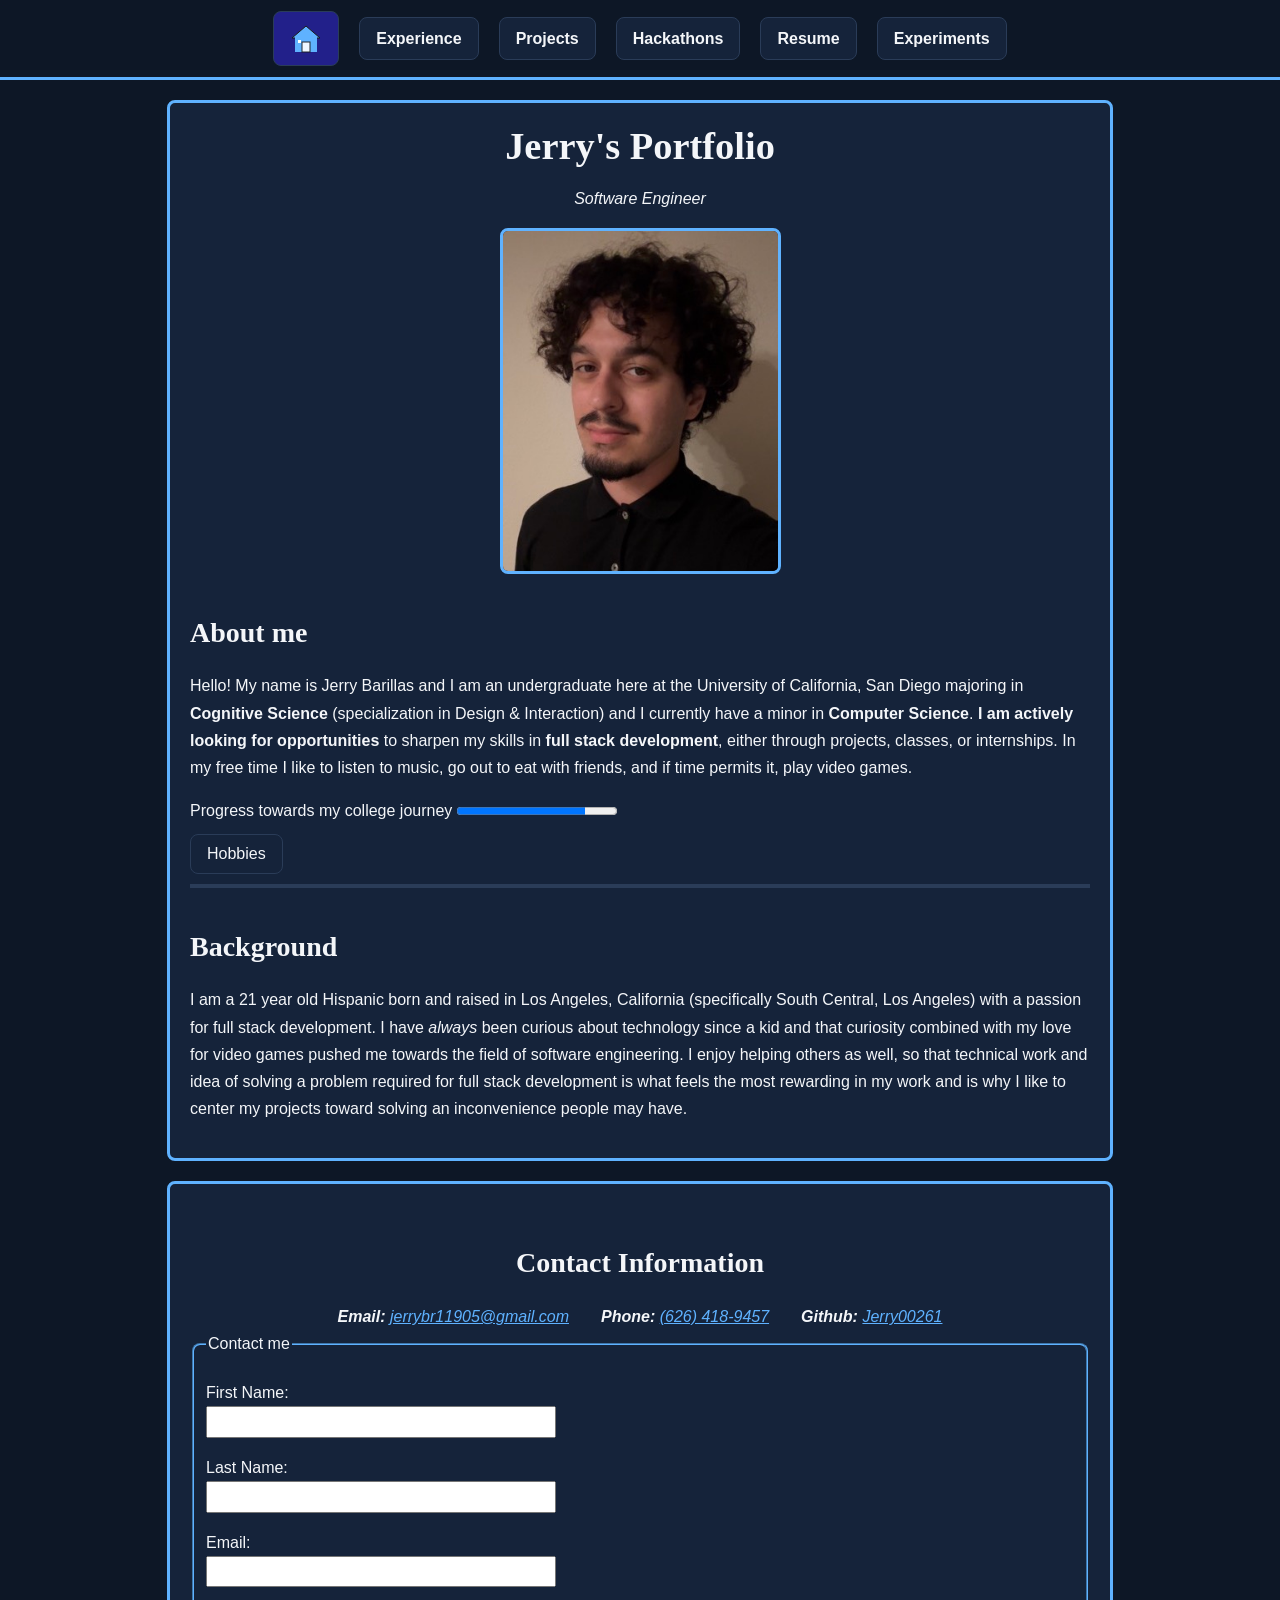
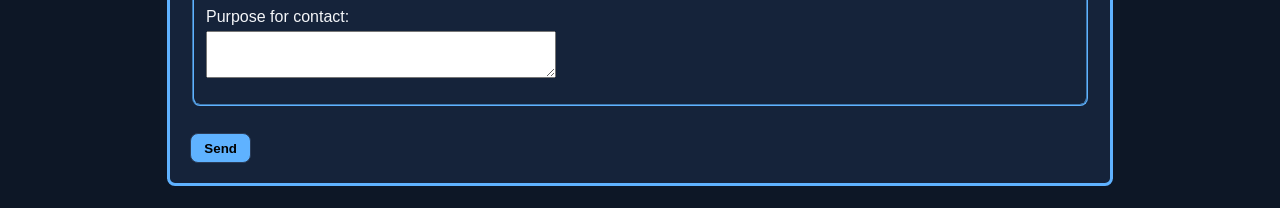
==== index.html @ 763213d9 "Updated to curr portfolio" ====
<!DOCTYPE html>
<html lang="en">
<head>
    <meta charset="UTF-8"> 
    <meta name="viewport" content="width=device-width, initial-scale=1.0">
    <title>Jerry Barillas Personal Portfolio</title>

    <link rel="stylesheet" href="portfolio.css"> 
    <script src="script.js" defer></script>
</head>

<body>
    <header>
        <nav>
            <ul>
                <li>
                    <a href="index.html" aria-current="page">
                        <svg viewBox="0 0 32 32" width="32" height="32" fill="#1A1A1A" role="img"
                                aria-labelledby="homeTitle">
                                <title id="homeTitle">Home</title>
                                <polygon points="16, 3 2, 15 30, 15" stroke="#1A1A1A" stroke-width="1"/>
                                <rect x="5" y="14" width="22" height="15"/>
                                <rect x="12" y="19" width="8" height="10" fill="white" stroke="#1A1A1A" opacity="0.9"/>
                                <rect x="8" y="17" width="3" height="3" fill="white"/>
                        </svg>
                    </a>
                </li>
                <li>
                    <a href="Experience.html">Experience</a>
                </li>
                <li>
                    <a href="Projects.html">Projects</a>
                </li>
                <li>
                    <a href="Hackathons.html">Hackathons</a>
                </li>
                <li>
                    <a href="Current-Resume.html">Resume</a>
                </li>
                <li>
                    <a href="experiments.html">Experiments</a>
                </li>
            </ul>
        </nav>        
    </header>
    <main>
        <h1>Jerry's Portfolio</h1>
        <hello-world></hello-world>
        <noscript>
            <p>JavaScript disabled, hello-world element can't log its message</p>
        </noscript>
        <career-title>
            <p class="career-title">Software Engineer</p>
        </career-title>
       <img src="sources/headshot.jpeg" alt="Headshot of Jerry Barillas, a man with curly dark hair and a goatee">

        <section>
            <h2>About me</h2>
            <p>Hello! My name is Jerry Barillas and I am an undergraduate here at the University
                of California, San Diego majoring in <b>Cognitive Science</b> (specialization in Design & Interaction)
                and I currently have a minor in <b>Computer Science</b>. <strong>I am actively looking for opportunities</strong> to sharpen
                my skills in <b>full stack development</b>, either through projects, classes, or internships. In my free time 
                I like to listen to music, go out to eat with friends, and if time permits it, play video games.
            </p>

            <p>
                <label for="degree">Progress towards my college journey</label>
                <progress id="degree" value="4" max="5">4 of 5 years</progress>
            </p>
           
            <p><a href="Hobbies.html">Hobbies</a></p>
        </section>
        
        <section>
            <h2>Background</h2>
            <p>I am a 21 year old Hispanic born and raised in Los Angeles, California (specifically South Central, Los Angeles) with a passion for full stack
                development. I have <em>always</em> been curious about technology since a kid and that curiosity combined with my love for video games pushed me towards
                the field of software engineering. I enjoy helping others as well, so that technical work and idea of solving a problem required for 
                full stack development is what feels the most rewarding in my work and is why I like to center my projects toward solving an inconvenience people
                may have.
            </p>
        </section>
    </main>

    <footer>
        <h2>Contact Information</h2>
        <address>
            <p>
                <b>Email:</b> <a href="mailto:jerrybr11905@gmail.com">jerrybr11905@gmail.com</a>
            </p>
            <p>
                <b>Phone:</b> <a href="tel:+16264189457">(626) 418-9457</a>
            </p>
            <p>
                <b>Github:</b> <a href="https://github.com/Jerry00261">Jerry00261</a>
            </p>
        </address>
        

        <form action="#" method="post">

            <fieldset>
                <legend>Contact me</legend>
                <p>
                    <label for="firstName">First Name: 
                        <input type="text" name="firstName" id="firstName">
                    </label>
                </p>

                <p>
                    <label for="lastName">Last Name:
                        <input type="text" name="lastName" id="lastName">
                    </label>
                </p>
                <p>
                    <label for="email">Email: 
                        <input type="email" name="email" id="email">
                    </label>
                </p>

                <p>
                    <label for="message">Purpose for contact:
                        <textarea id="message" name="message"></textarea>
                    </label>
                </p>
            </fieldset>

            <button type="submit">Send</button>

        </form>
    </footer>
</body>
</html>
---- portfolio.css ----
:root {
    --background: #0d1726;
    --border-image: #15233a;
    --border: #2a3c58;
    --text: #f4f6f9;
    --main: #5fb2ff;
    --h-color: #ffc857;
    --font: Arial, Helvetica, sans-serif;
    --heading-font: Georgia, serif;
    --width: 900px;
    --space: 1.25rem;
    --margin-none: 0em;
    --button-color: #22208a;
    --border-radius: 8px;
}

body {
    margin: var(--margin-none); 
    font-family: var(--font);
    font-size: 1rem;
    line-height: 1.7;
    color: var(--text);
    background-color: var(--background);
}

h1, h2, h3 {
    font-family: var(--heading-font);
    line-height: 1.2;
}

h1 {
    font-size: 2.4rem;
    text-align: center;
    margin: var(--margin-none);
}   

h2 {
    font-size: 1.75rem;
    margin-top: 1.5em;
}

h3 {
    font-size: 1.25rem;
}

img, video, iframe {
    max-width: 100%;
    border-radius: var(--border-radius);
    /* Maybe come back later and fix */
}

img, video {
    height: auto;
}

a {
    color: var(--main);
}

nav ul {
    display: flex;
    flex-wrap: wrap;
    align-items: center;
    justify-content: center;
    gap: var(--space);
    margin: var(--margin-none); 
    padding: 0.7em;
    list-style: none;
    border-bottom: 3px solid var(--main);
}

nav a {
    color: var(--text);
    font-weight: bold;
    text-decoration: none;
    display: flex;
    font-size: 1rem;
    line-height: 1.25;
    align-items: center;
    justify-content: center;

    /* Button */
    background-color: var(--border-image);
    border-radius: var(--border-radius);
    padding: 0.65em 1em;
    border: 1px solid var(--border);
}

nav svg {
    fill: var(--main);
}

/* Attribute selector highlights the nav link for the page currently being viewed */
nav a[aria-current="page"] {
    /*outline: 3px solid var(--h-color);*/
    background-color: var(--button-color);
}
nav a:hover {
    background-color: var(--button-color);
    border-color: var(--main);
}

nav a:focus {
    outline: none;
    box-shadow: 0 0 0 3px var(--h-color);
}

a:hover {
    /*outline: 3px solid var(--h-color);*/
    background-color: var(--button-color);
}

button:focus, input:focus, textarea:focus {
    outline: 3px solid var(--h-color);
}

main, footer {
    max-width: var(--width);
    margin: var(--space) auto;
    padding: var(--space);
    background-color: var(--border-image);
    border-radius: var(--border-radius);
    border-style: solid;
    border-color: var(--main);
}

/* Adjacent sibling combinator adds a divider line between sections */
section + section {
    border-top: 4px solid var(--border);
}

main > career-title .career-title {
    text-align: center;
    font-style: italic;
}

/* Child combinator centers and borders only images placed directly inside main */
main > img {
    display: block;
    width: 275px;
    margin: 0em auto;
    border: 3px solid var(--main);
    border-radius: var(--border-radius);
}

/* Child combinators styles links inside paragraphs of mains sections as buttns */
main > section > p > a {
    background-color: var(--border-image);
    border: 1px solid var(--border);
    border-radius: var(--border-radius);
    padding: 0.65em 1em;
    text-decoration: none;
    color: var(--text);
}

main > section > p > a:hover {
    background-color: var(--button-color);
    border-color: var(--main);
}

main > section > p > a:focus {
    outline: none;
    box-shadow: 0 0 0 3px var(--h-color);
}

dialog {
    text-align: center;
    color: var(--text);
    background-color: var(--border-image);
    border: 2px solid var(--main);
    border-radius: var(--border-radius);
    box-sizing: border-box;
    width: 900px;
    height: 650px;
    font-size: 1.25rem;
    overflow: auto;
}

dialog > header > button {
    display: block;
    margin: var(--margin-none);
}

dialog ul {
    display: inline-block;
    text-align: left;
    padding-left: 1.5rem;
}

dialog h2 {
    font-size: 2rem;
}

dialog h3 {
    font-size: 1.5rem;
}

button {
    font-weight: bold;
    justify-content: center;
    align-items: center;
    margin-top: 2em;
    padding: 0.5em 1em;
    background-color: var(--main);
    border: 1px solid var(--border);
    border-radius: var(--border-radius);
}

button:hover {
    background-color: #9bc4ea;
}

input, textarea {
    box-sizing: border-box;
    display: block;
    width: 100%;
    max-width: 350px;
    padding: 0.3em;
    font-size: 1rem;
}

fieldset {
    border-color: var(--main);
    border-radius: var(--border-radius);
}

body > footer > h2 {
    text-align: center;
}

address {
    display: flex;
    flex-wrap: wrap;
    gap: 2rem;
    align-items: center;
    justify-content: center;
}

address p {
    margin: var(--margin-none);
}


@media (max-width: 600px) {
    h1 {
        font-size: 1.75rem;
    }

    main, footer {
        margin: 0.5rem;
        padding: 1rem;
    }

    address {
        flex-direction: column;
    }
}
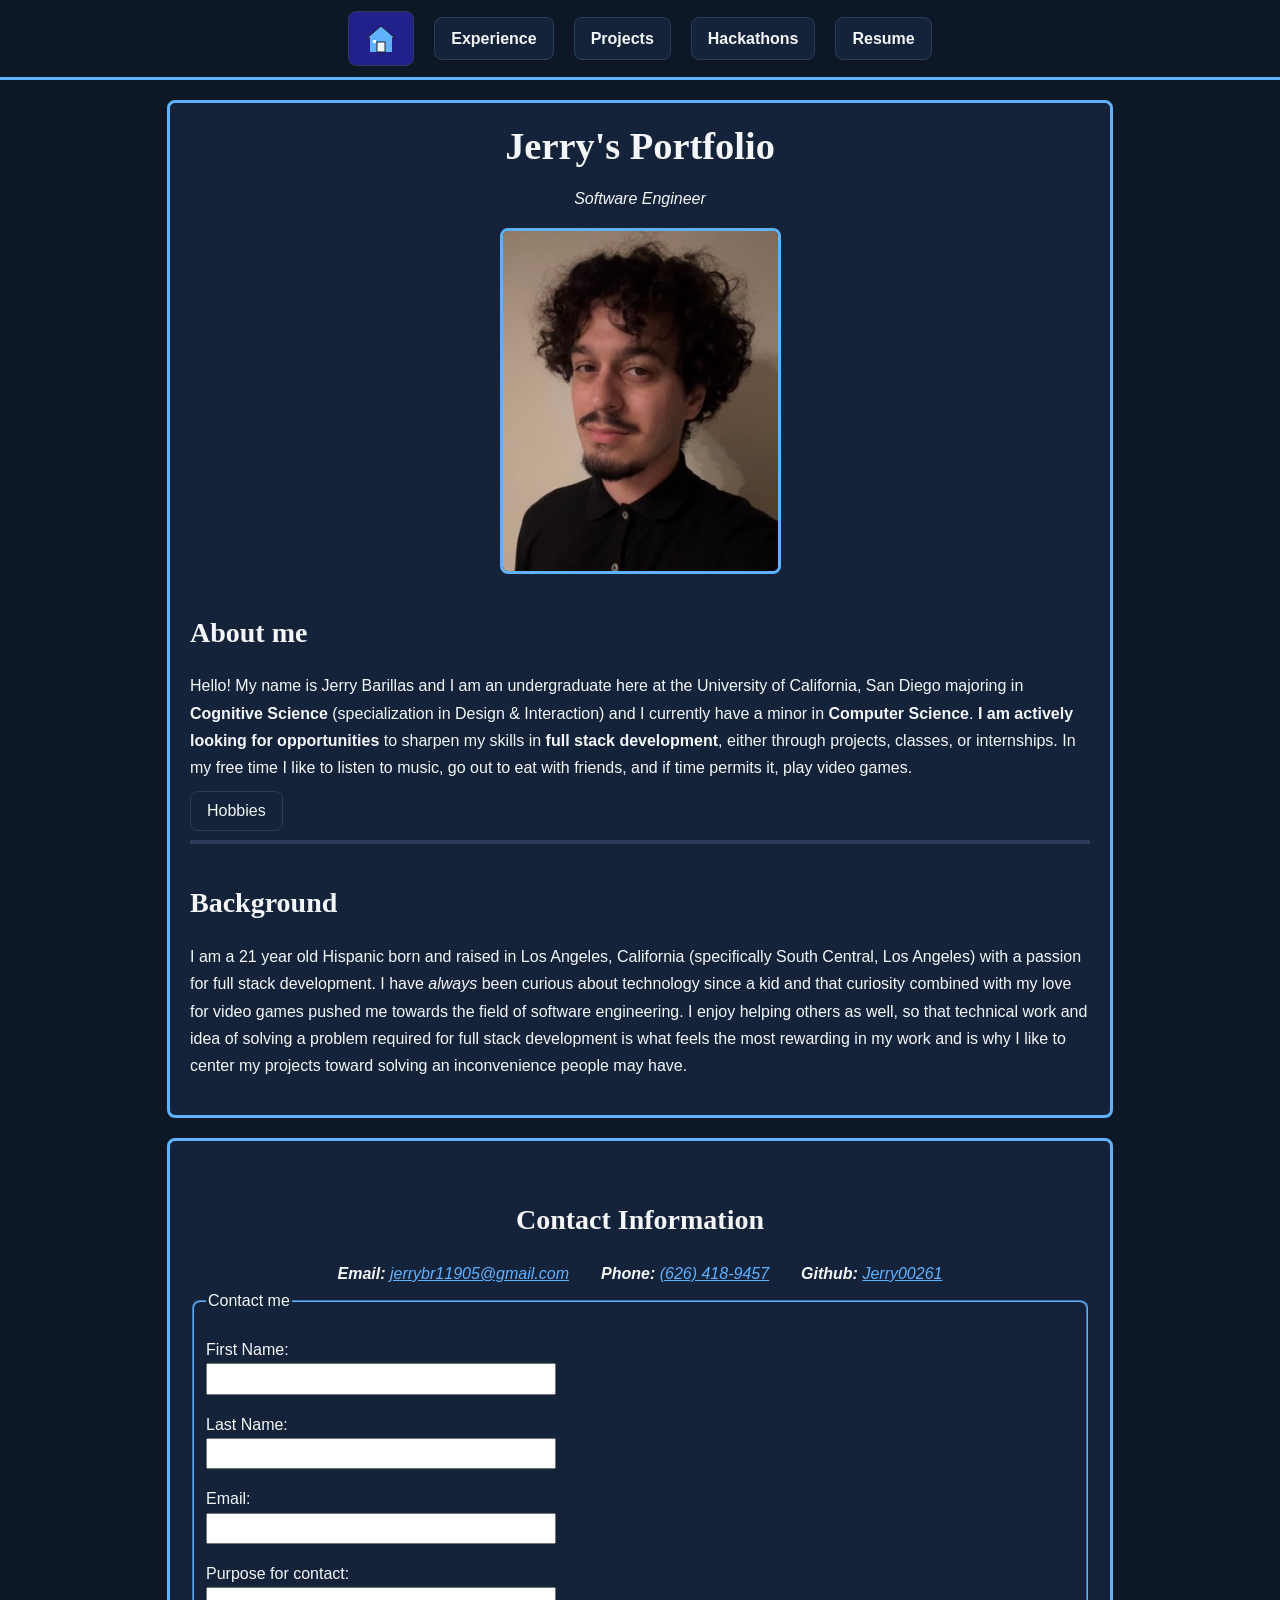
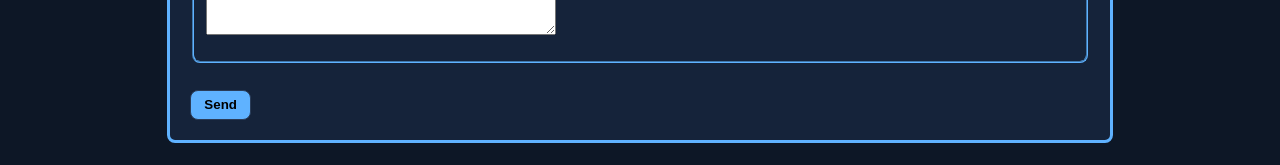
==== commit cf320a96: "Removed some stuff" ====
--- a/index.html
+++ b/index.html
@@ -6,7 +6,6 @@
     <title>Jerry Barillas Personal Portfolio</title>
 
     <link rel="stylesheet" href="portfolio.css"> 
-    <script src="script.js" defer></script>
 </head>
 
 <body>
@@ -37,18 +36,11 @@
                 <li>
                     <a href="Current-Resume.html">Resume</a>
                 </li>
-                <li>
-                    <a href="experiments.html">Experiments</a>
-                </li>
             </ul>
         </nav>        
     </header>
     <main>
         <h1>Jerry's Portfolio</h1>
-        <hello-world></hello-world>
-        <noscript>
-            <p>JavaScript disabled, hello-world element can't log its message</p>
-        </noscript>
         <career-title>
             <p class="career-title">Software Engineer</p>
         </career-title>
@@ -63,11 +55,6 @@
                 I like to listen to music, go out to eat with friends, and if time permits it, play video games.
             </p>
 
-            <p>
-                <label for="degree">Progress towards my college journey</label>
-                <progress id="degree" value="4" max="5">4 of 5 years</progress>
-            </p>
-           
             <p><a href="Hobbies.html">Hobbies</a></p>
         </section>
         
@@ -95,7 +82,6 @@
                 <b>Github:</b> <a href="https://github.com/Jerry00261">Jerry00261</a>
             </p>
         </address>
-        
 
         <form action="#" method="post">
 
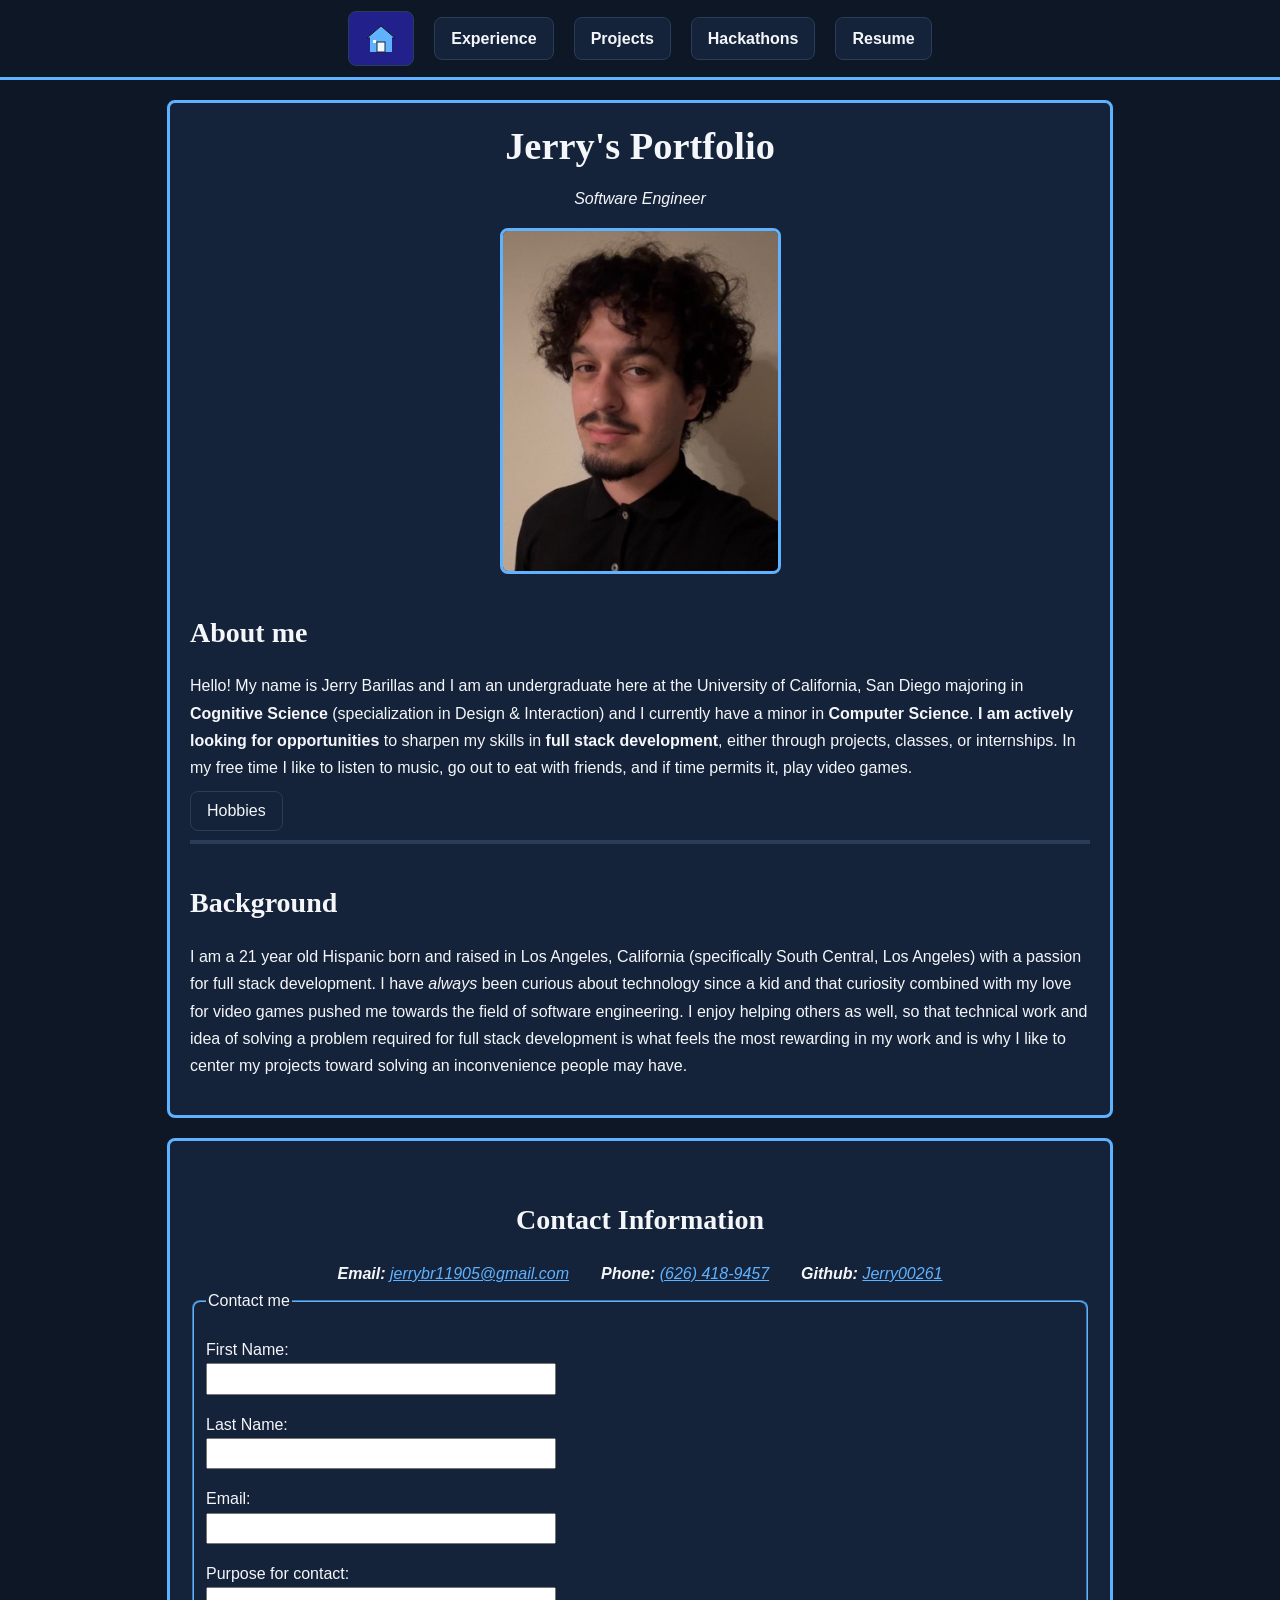
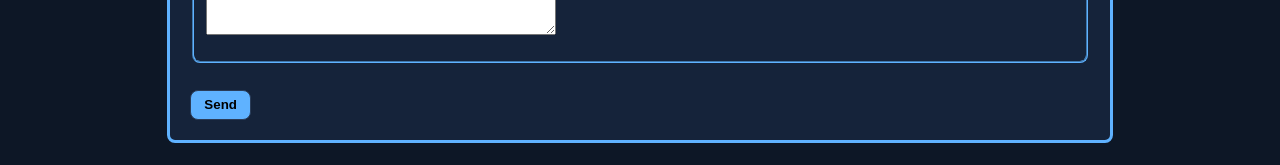
==== commit 90b3ac1d: "tad bit of updating" ====
--- a/index.html
+++ b/index.html
@@ -44,7 +44,7 @@
         <career-title>
             <p class="career-title">Software Engineer</p>
         </career-title>
-       <img src="sources/headshot.jpeg" alt="Headshot of Jerry Barillas, a man with curly dark hair and a goatee">
+       <img src="sources/headshot.png" alt="Headshot of Jerry Barillas, a man with curly dark hair and a goatee" width="330" height="407">
 
         <section>
             <h2>About me</h2>
--- a/portfolio.css
+++ b/portfolio.css
@@ -43,13 +43,19 @@
     font-size: 1.25rem;
 }
 
-img, video, iframe {
+img, iframe {
     max-width: 100%;
     border-radius: var(--border-radius);
     /* Maybe come back later and fix */
 }
 
-img, video {
+iframe {
+    display: block;
+    margin: auto;
+    margin-top: 1em;
+}
+
+img {
     height: auto;
 }
 
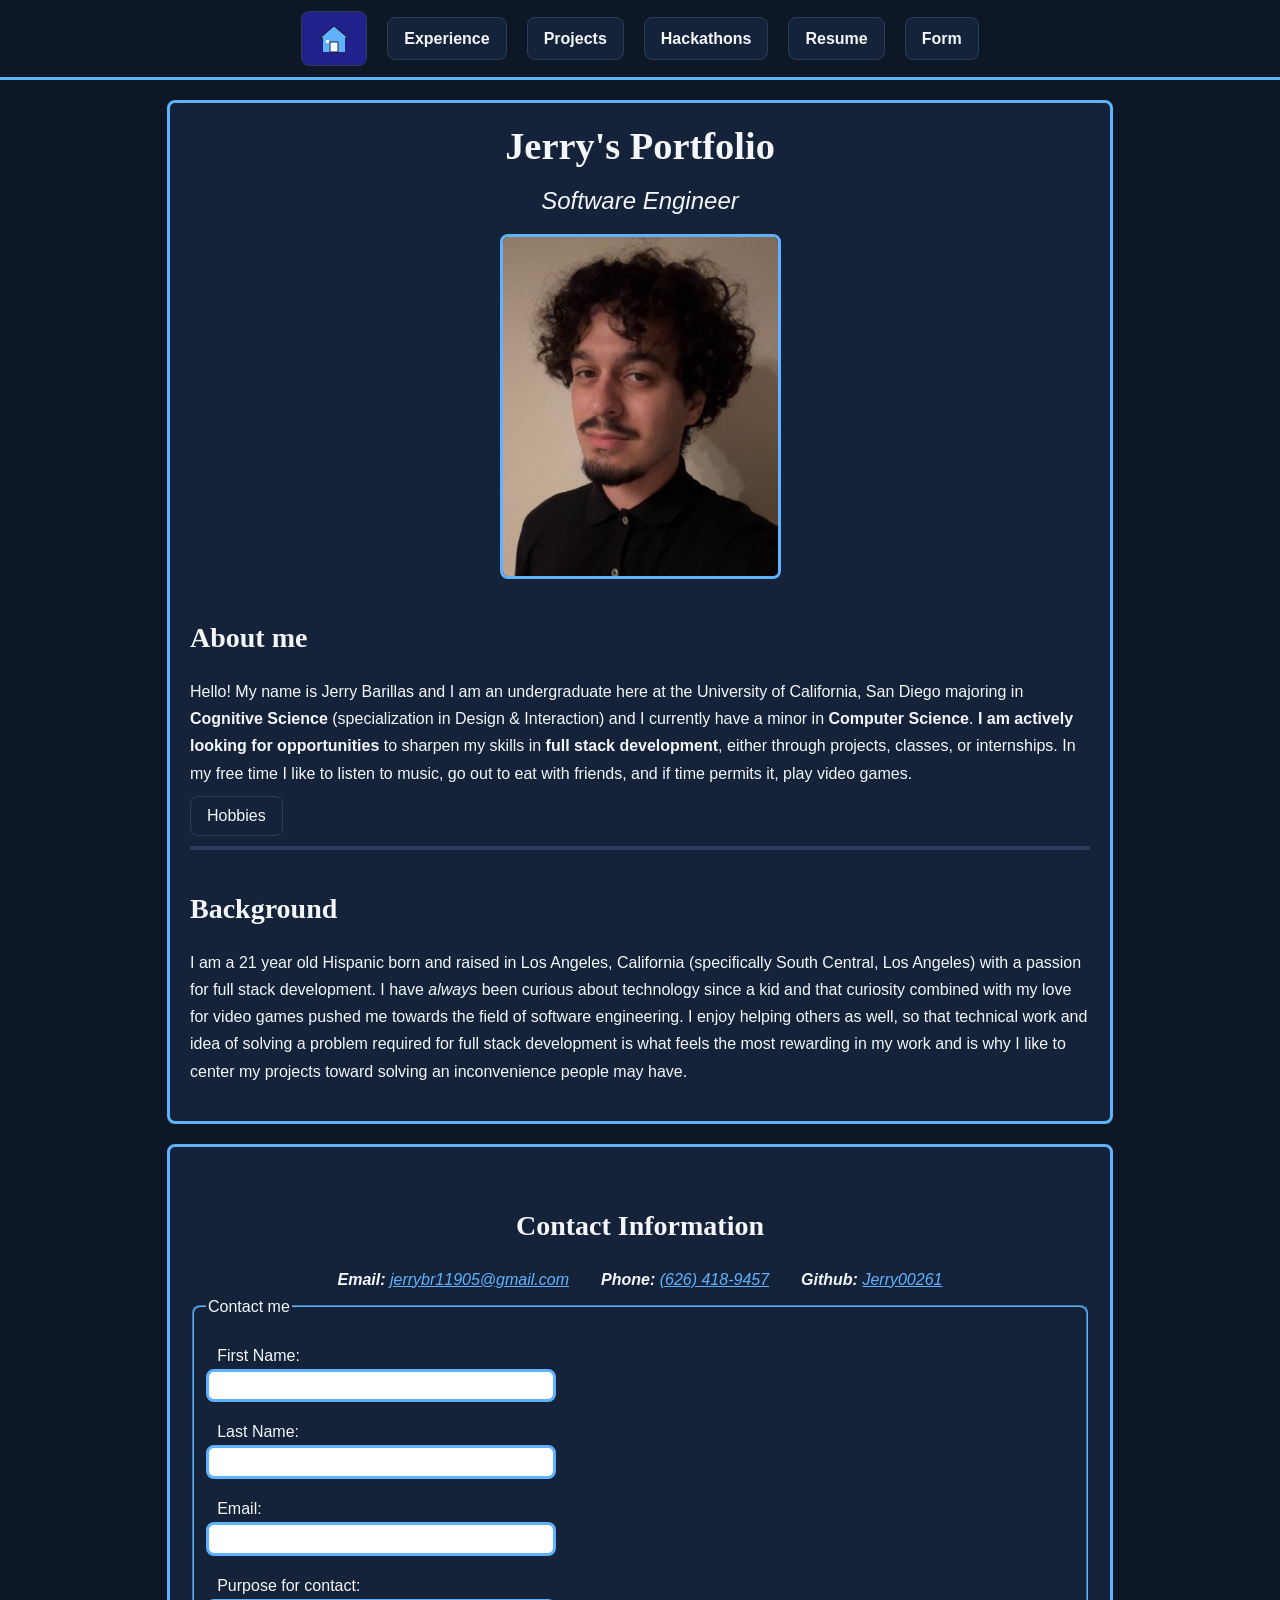
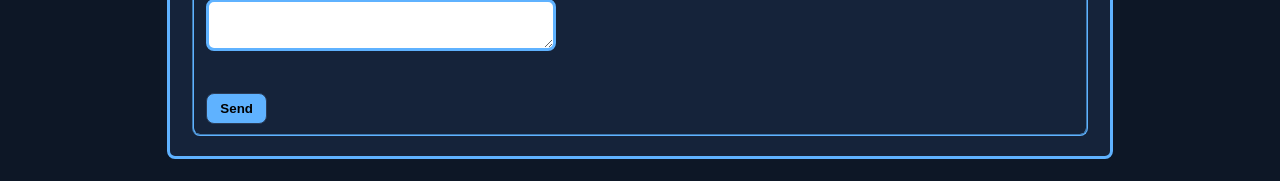
==== commit a9f99dc5: "Part 1 and 2 done!" ====
--- a/index.html
+++ b/index.html
@@ -35,6 +35,9 @@
                 </li>
                 <li>
                     <a href="Current-Resume.html">Resume</a>
+                </li>
+                <li>
+                    <a href="form-no-js.html">Form</a>
                 </li>
             </ul>
         </nav>        
@@ -88,30 +91,26 @@
             <fieldset>
                 <legend>Contact me</legend>
                 <p>
-                    <label for="firstName">First Name: 
-                        <input type="text" name="firstName" id="firstName">
-                    </label>
+                    <label for="firstName">First Name:</label>
+                    <input type="text" name="firstName" id="firstName">
                 </p>
 
                 <p>
-                    <label for="lastName">Last Name:
-                        <input type="text" name="lastName" id="lastName">
-                    </label>
+                    <label for="lastName">Last Name:</label>
+                    <input type="text" name="lastName" id="lastName">
                 </p>
                 <p>
-                    <label for="email">Email: 
-                        <input type="email" name="email" id="email">
-                    </label>
+                    <label for="email">Email:</label>
+                    <input type="email" name="email" id="email">
                 </p>
 
                 <p>
-                    <label for="message">Purpose for contact:
-                        <textarea id="message" name="message"></textarea>
-                    </label>
+                    <label for="message">Purpose for contact:</label>
+                    <textarea id="message" name="message"></textarea>
                 </p>
+                
+                <button type="submit">Send</button>
             </fieldset>
-
-            <button type="submit">Send</button>
 
         </form>
     </footer>
--- a/portfolio.css
+++ b/portfolio.css
@@ -116,9 +116,9 @@
     background-color: var(--button-color);
 }
 
-button:focus, input:focus, textarea:focus {
+button:focus {
     outline: 3px solid var(--h-color);
-}
+} 
 
 main, footer {
     max-width: var(--width);
@@ -126,8 +126,7 @@
     padding: var(--space);
     background-color: var(--border-image);
     border-radius: var(--border-radius);
-    border-style: solid;
-    border-color: var(--main);
+    border: 3px solid var(--main);
 }
 
 /* Adjacent sibling combinator adds a divider line between sections */
@@ -135,9 +134,11 @@
     border-top: 4px solid var(--border);
 }
 
-main > career-title .career-title {
+.career-title {
     text-align: center;
     font-style: italic;
+    font-size: x-large;
+    margin: 0.5em var(--margin-none) 0.5em;
 }
 
 /* Child combinator centers and borders only images placed directly inside main */
@@ -203,8 +204,6 @@
 
 button {
     font-weight: bold;
-    justify-content: center;
-    align-items: center;
     margin-top: 2em;
     padding: 0.5em 1em;
     background-color: var(--main);
@@ -218,11 +217,13 @@
 
 input, textarea {
     box-sizing: border-box;
-    display: block;
+    display: block; 
     width: 100%;
     max-width: 350px;
-    padding: 0.3em;
+    padding: 0.3em; 
     font-size: 1rem;
+    border: 3px solid var(--main);
+    border-radius: var(--border-radius);
 }
 
 fieldset {
@@ -246,6 +247,37 @@
     margin: var(--margin-none);
 }
 
+/* ------------- Assignment 4 ----------------- */
+
+input:required, textarea:required{
+    border-color: var(--main);
+    margin-left: 0.7em;
+}
+
+label {
+    margin-left: 0.7em;
+}
+
+input:user-valid, textarea:user-valid {
+    border: 3px solid green;
+}
+
+input:user-invalid, textarea:user-invalid {
+    border: 3px solid red;
+}
+
+input:focus, textarea:focus {
+    border-color: var(--h-color);
+    outline: none;
+}
+
+body > form button {
+    margin-left: 0.7em;
+    margin-top: 0;
+}
+
+/* ---------------------------------------------- */
+
 
 @media (max-width: 600px) {
     h1 {
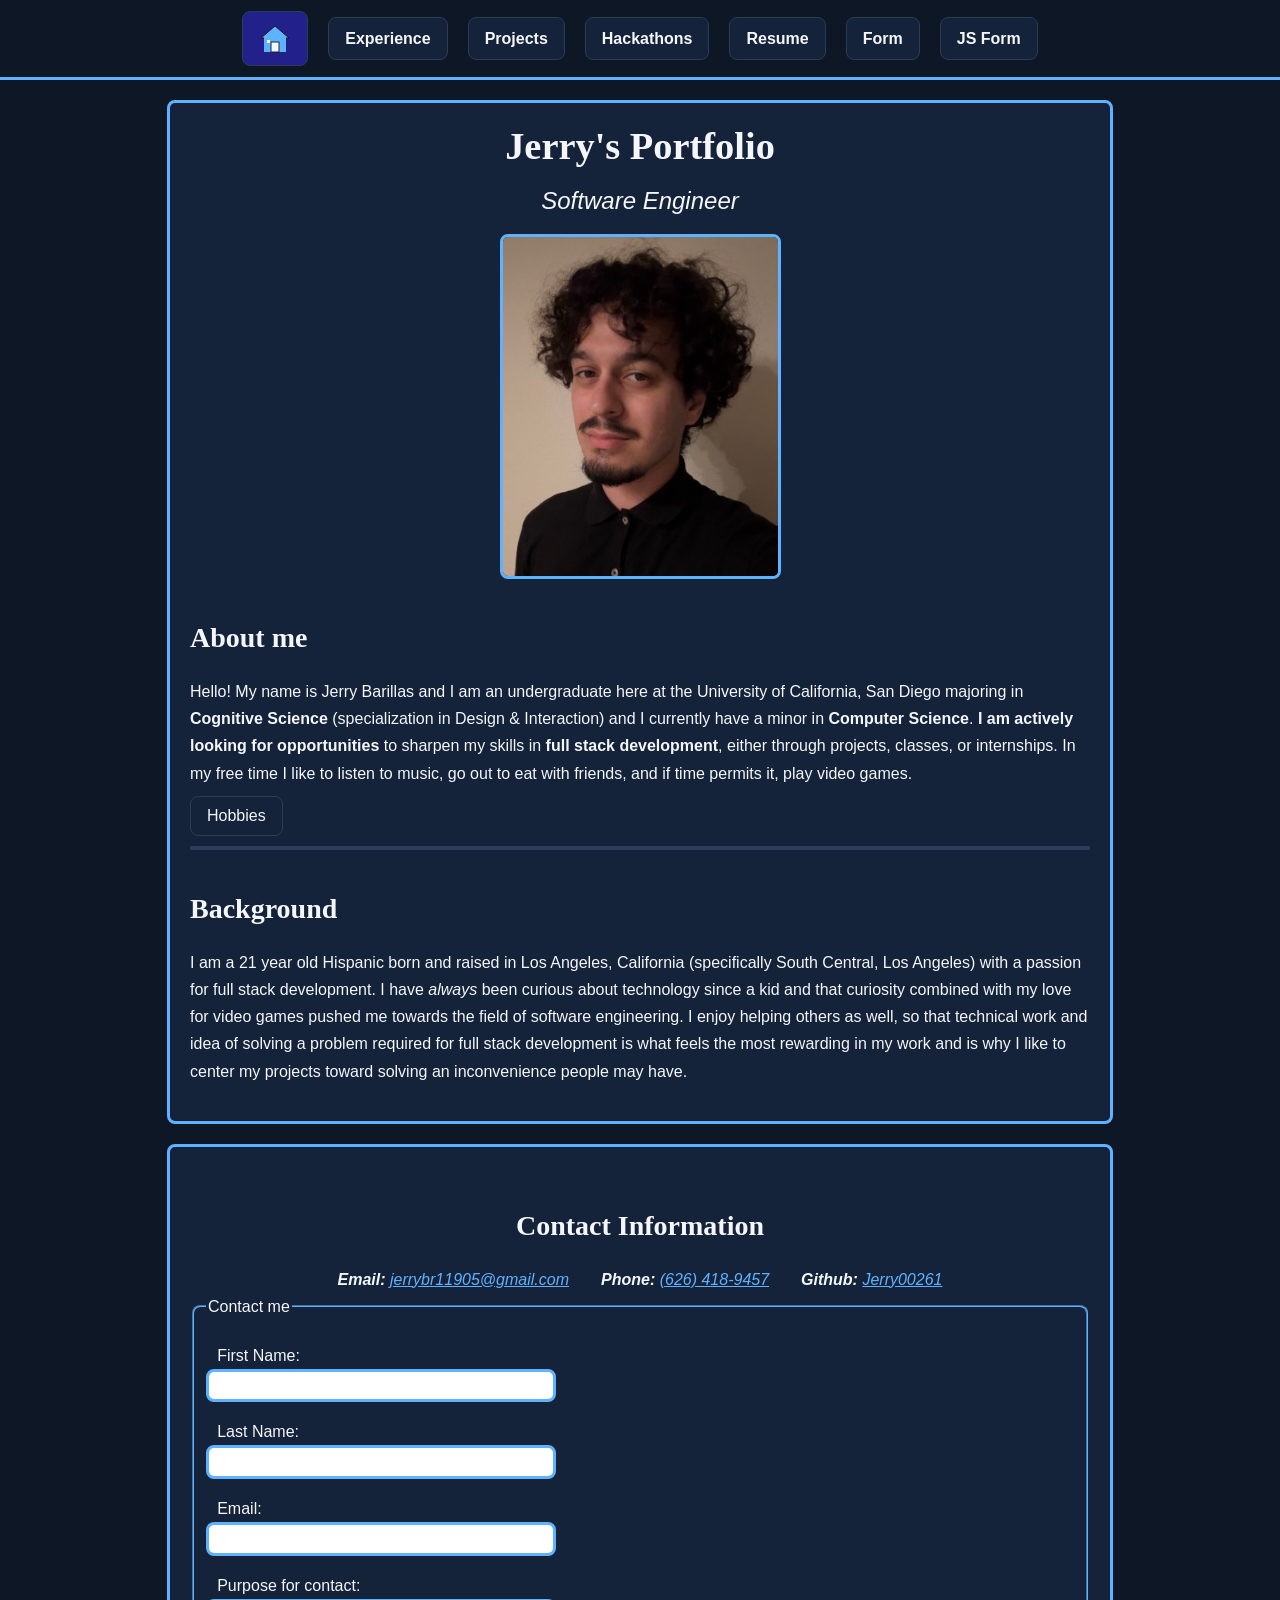
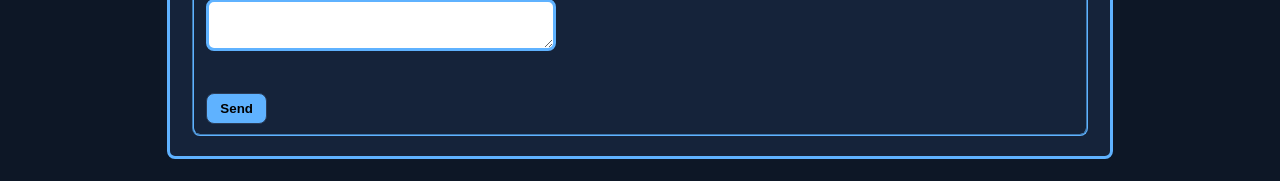
==== commit 4a270ebb: "Part 3 done omg finally" ====
--- a/index.html
+++ b/index.html
@@ -38,6 +38,9 @@
                 </li>
                 <li>
                     <a href="form-no-js.html">Form</a>
+                </li>
+                <li>
+                    <a href="form-with-js.html">JS Form</a>
                 </li>
             </ul>
         </nav>        
--- a/portfolio.css
+++ b/portfolio.css
@@ -276,6 +276,38 @@
     margin-top: 0;
 }
 
+#comments-info {
+    display: block;
+    margin: 0.5em 0 1em 0.7em;
+}
+
+#comments-info[hidden] {
+    display: none;
+}
+
+#comments-info.near-limit {
+    color: var(--h-color);
+    font-weight: bold;
+}
+
+#comments-info.at-limit {
+    color: #ff8080;
+    font-weight: bold;
+}
+
+#error-title {
+    font-size: 1.25rem;
+    margin: 1em 0 0.25em 0.7em;
+}
+
+#error-area ul {
+    margin: 0 0 1em 0.7em;
+}
+
+#error-area li {
+    color: #ff8080;
+}
+
 /* ---------------------------------------------- */
 
 
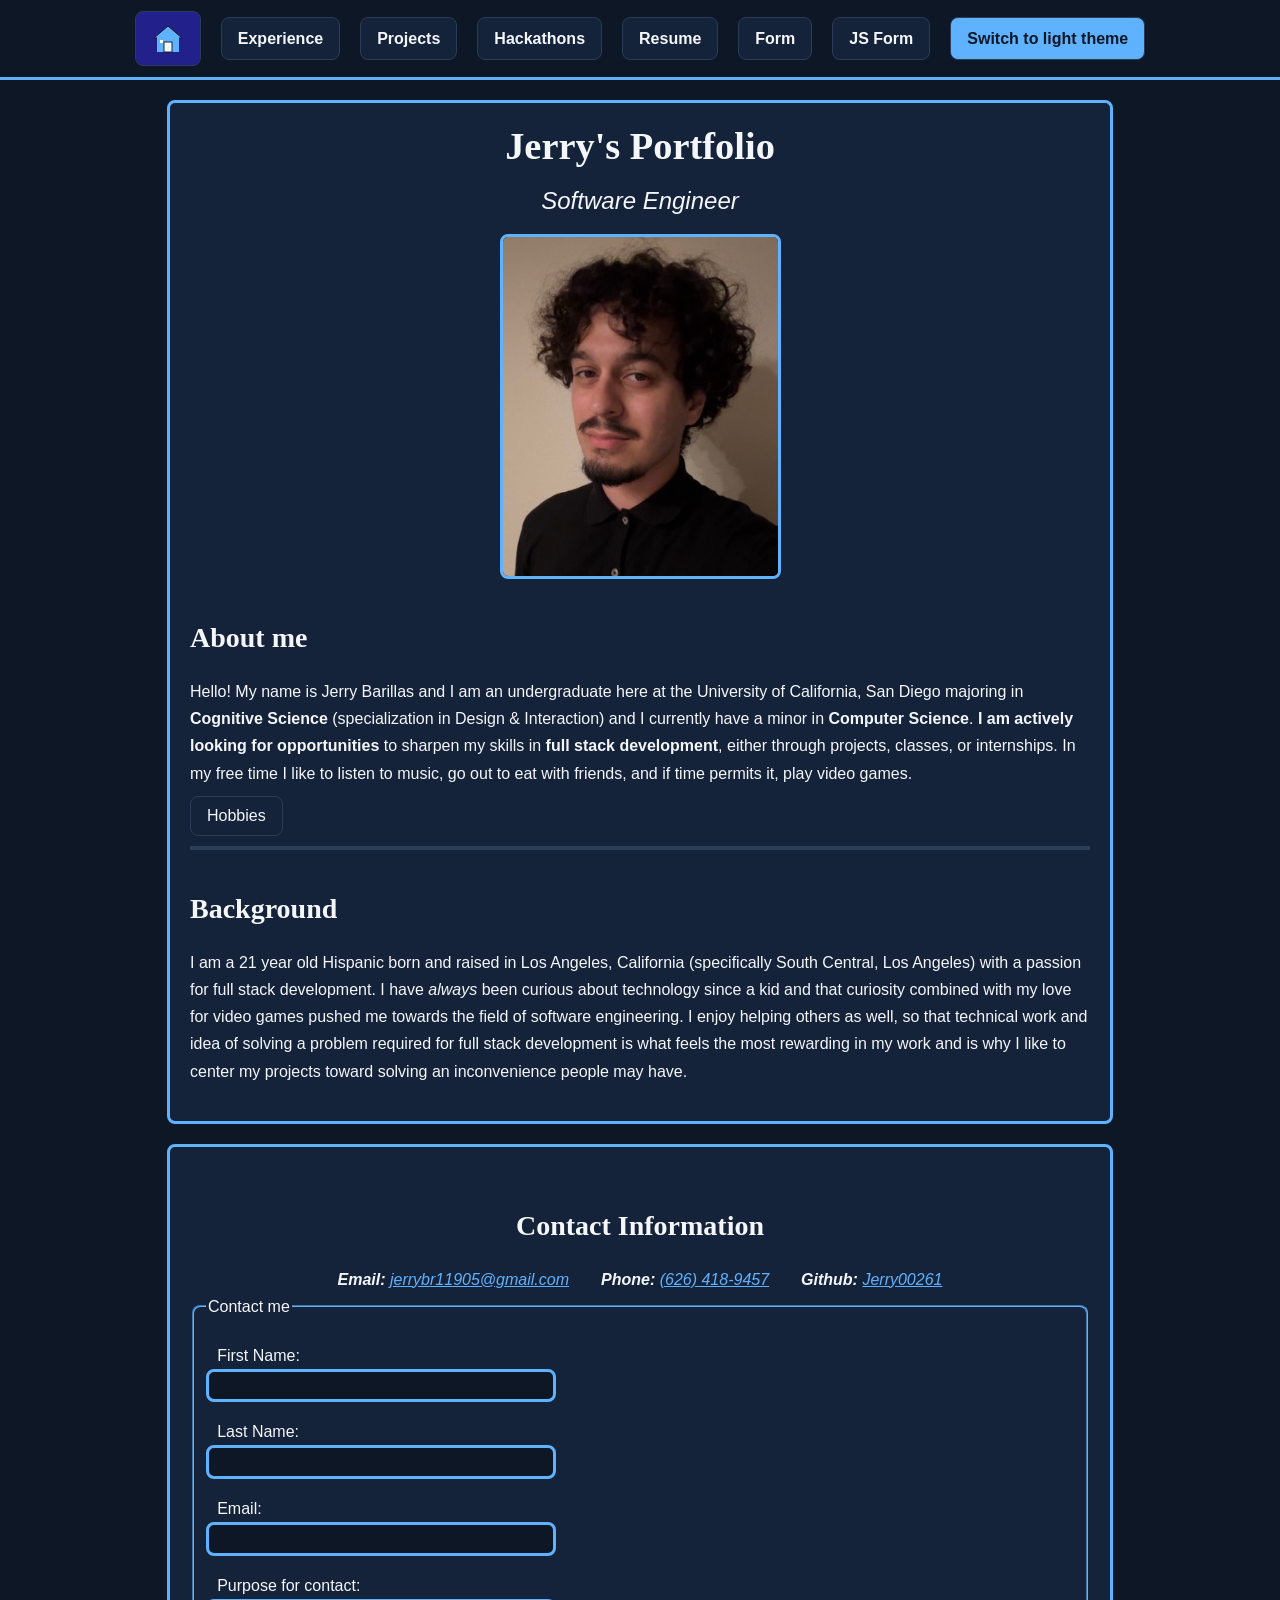
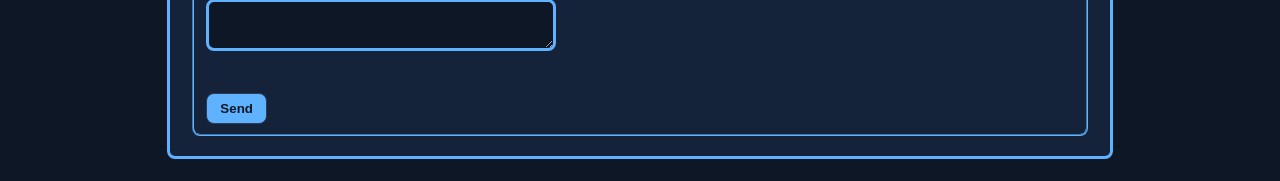
==== commit 16ffc775: "Theme" ====
--- a/index.html
+++ b/index.html
@@ -6,6 +6,7 @@
     <title>Jerry Barillas Personal Portfolio</title>
 
     <link rel="stylesheet" href="portfolio.css"> 
+    <script src="theme.js"></script>
 </head>
 
 <body>
@@ -41,6 +42,9 @@
                 </li>
                 <li>
                     <a href="form-with-js.html">JS Form</a>
+                </li>
+                <li id="theme-control" hidden>
+                    <button type="button" id="theme-toggle">Switch to light theme</button>
                 </li>
             </ul>
         </nav>        
--- a/portfolio.css
+++ b/portfolio.css
@@ -12,6 +12,31 @@
     --margin-none: 0em;
     --button-color: #22208a;
     --border-radius: 8px;
+
+    --button-text: #0d1726;          
+    --button-hover: #9bc4ea;         
+    --input-bg: #0d1726;             
+    --input-text: #f4f6f9;           
+    --valid: #3ecf6e;                
+    --invalid: #ff6b6b;              
+    --error: #ff8080;                
+}
+
+:root[data-theme="light"] {
+    --background: #eef2f7;
+    --border-image: #ffffff;
+    --border: #b8c4d6;
+    --text: #1a1a1a;
+    --main: #0b5cad;
+    --h-color: #b35c00;
+    --button-color: #d6e6ff;
+    --button-text: #ffffff;
+    --button-hover: #084a8c;
+    --input-bg: #ffffff;
+    --input-text: #1a1a1a;
+    --valid: #1e7b34;
+    --invalid: #b00020;
+    --error: #b00020;
 }
 
 body {
@@ -209,10 +234,12 @@
     background-color: var(--main);
     border: 1px solid var(--border);
     border-radius: var(--border-radius);
+
+    color: var(--button-text);
 }
 
 button:hover {
-    background-color: #9bc4ea;
+    background-color: var(--button-hover);
 }
 
 input, textarea {
@@ -224,6 +251,9 @@
     font-size: 1rem;
     border: 3px solid var(--main);
     border-radius: var(--border-radius);
+
+    color: var(--input-text);
+    background-color: var(--input-bg);
 }
 
 fieldset {
@@ -259,11 +289,11 @@
 }
 
 input:user-valid, textarea:user-valid {
-    border: 3px solid green;
+    border: 3px solid var(--valid);
 }
 
 input:user-invalid, textarea:user-invalid {
-    border: 3px solid red;
+    border: 3px solid var(--invalid);
 }
 
 input:focus, textarea:focus {
@@ -291,7 +321,7 @@
 }
 
 #comments-info.at-limit {
-    color: #ff8080;
+    color: var(--error);
     font-weight: bold;
 }
 
@@ -305,7 +335,14 @@
 }
 
 #error-area li {
-    color: #ff8080;
+    color: var(--error);
+}
+
+#theme-toggle {
+    margin-top: 0;
+    font-size: 1rem;
+    line-height: 1.25;
+    padding: 0.65em 1em;
 }
 
 /* ---------------------------------------------- */
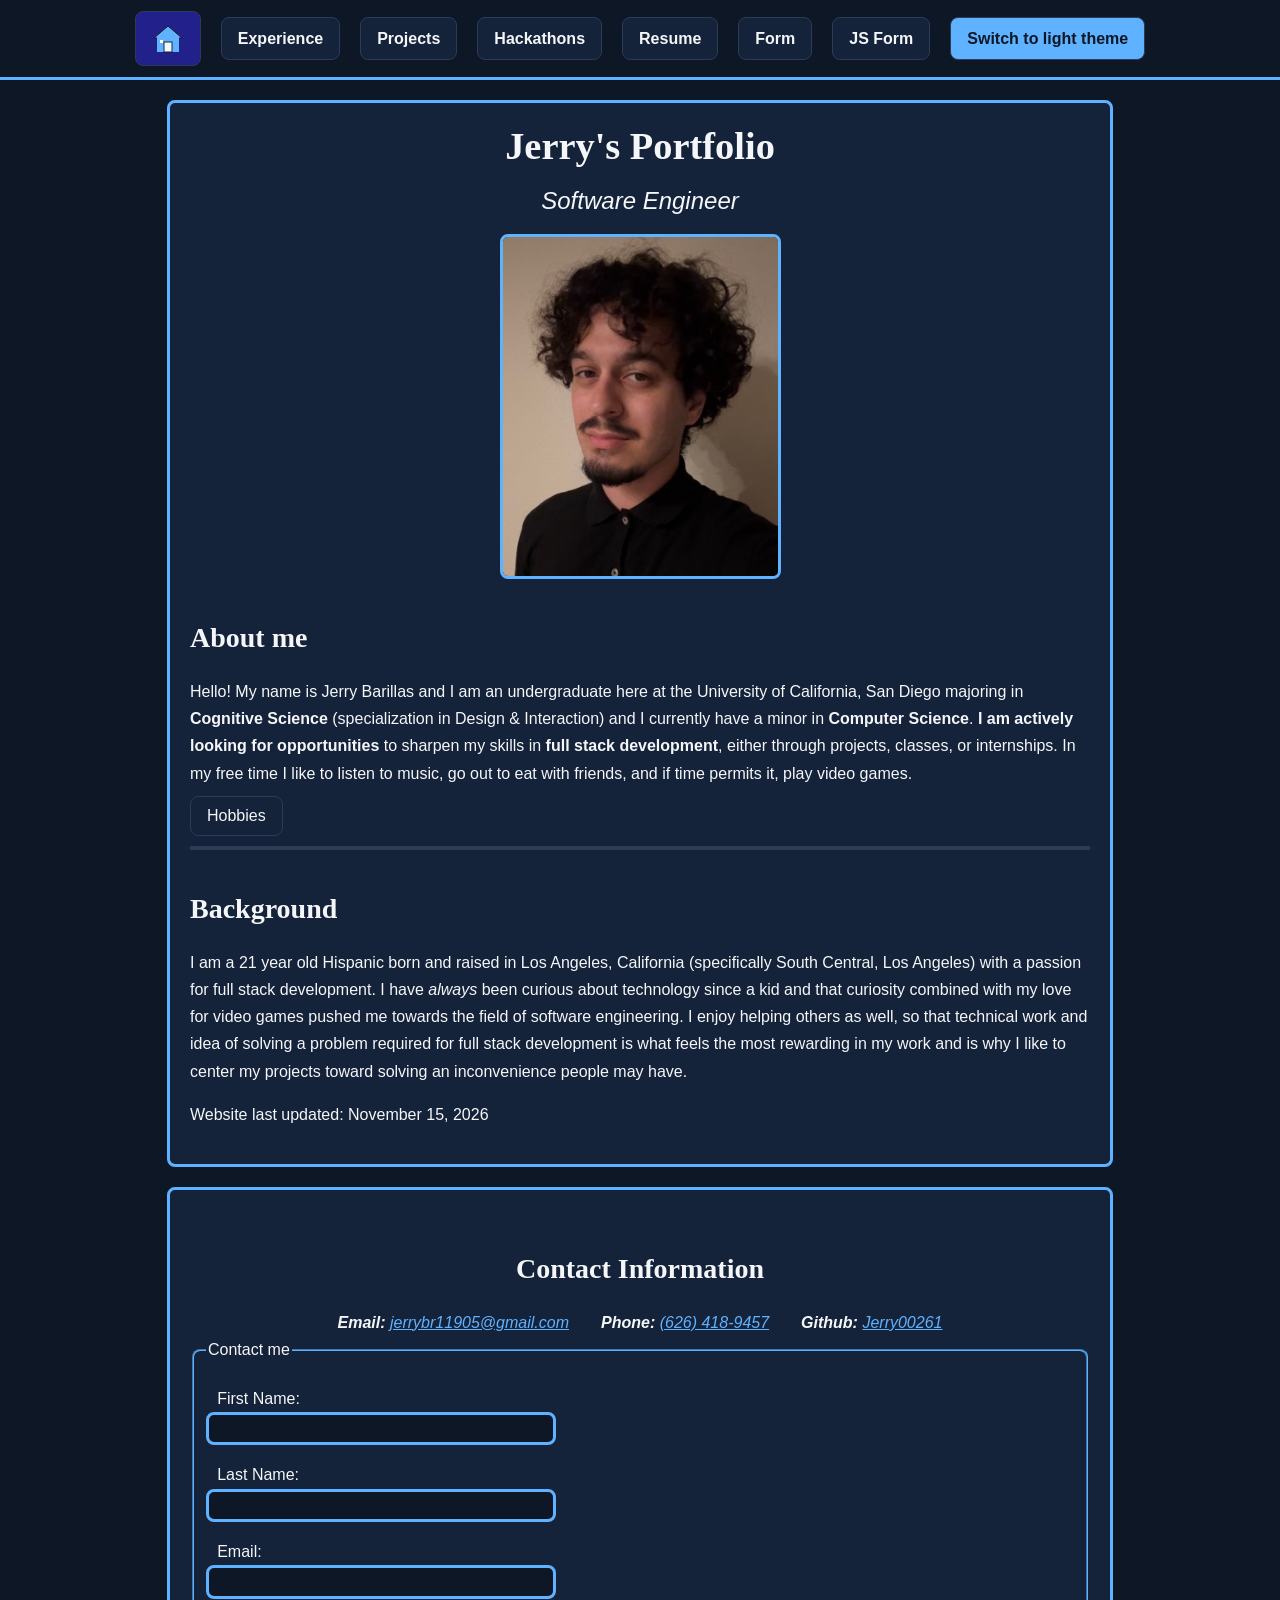
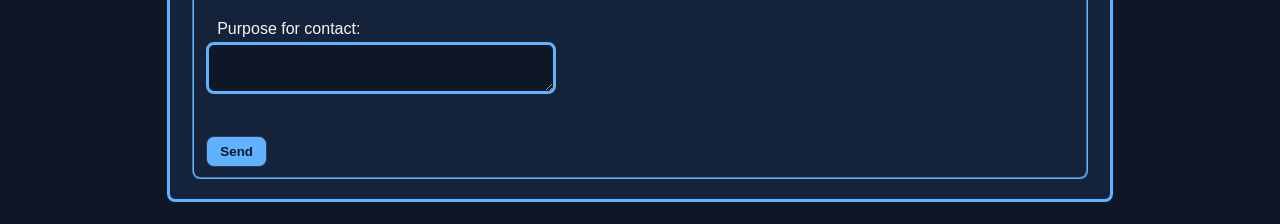
==== commit 7aa1148b: "Website last updated." ====
--- a/index.html
+++ b/index.html
@@ -76,6 +76,10 @@
                 full stack development is what feels the most rewarding in my work and is why I like to center my projects toward solving an inconvenience people
                 may have.
             </p>
+
+            <p>
+                Website last updated: November 15, 2026
+            </p>
         </section>
     </main>
 
